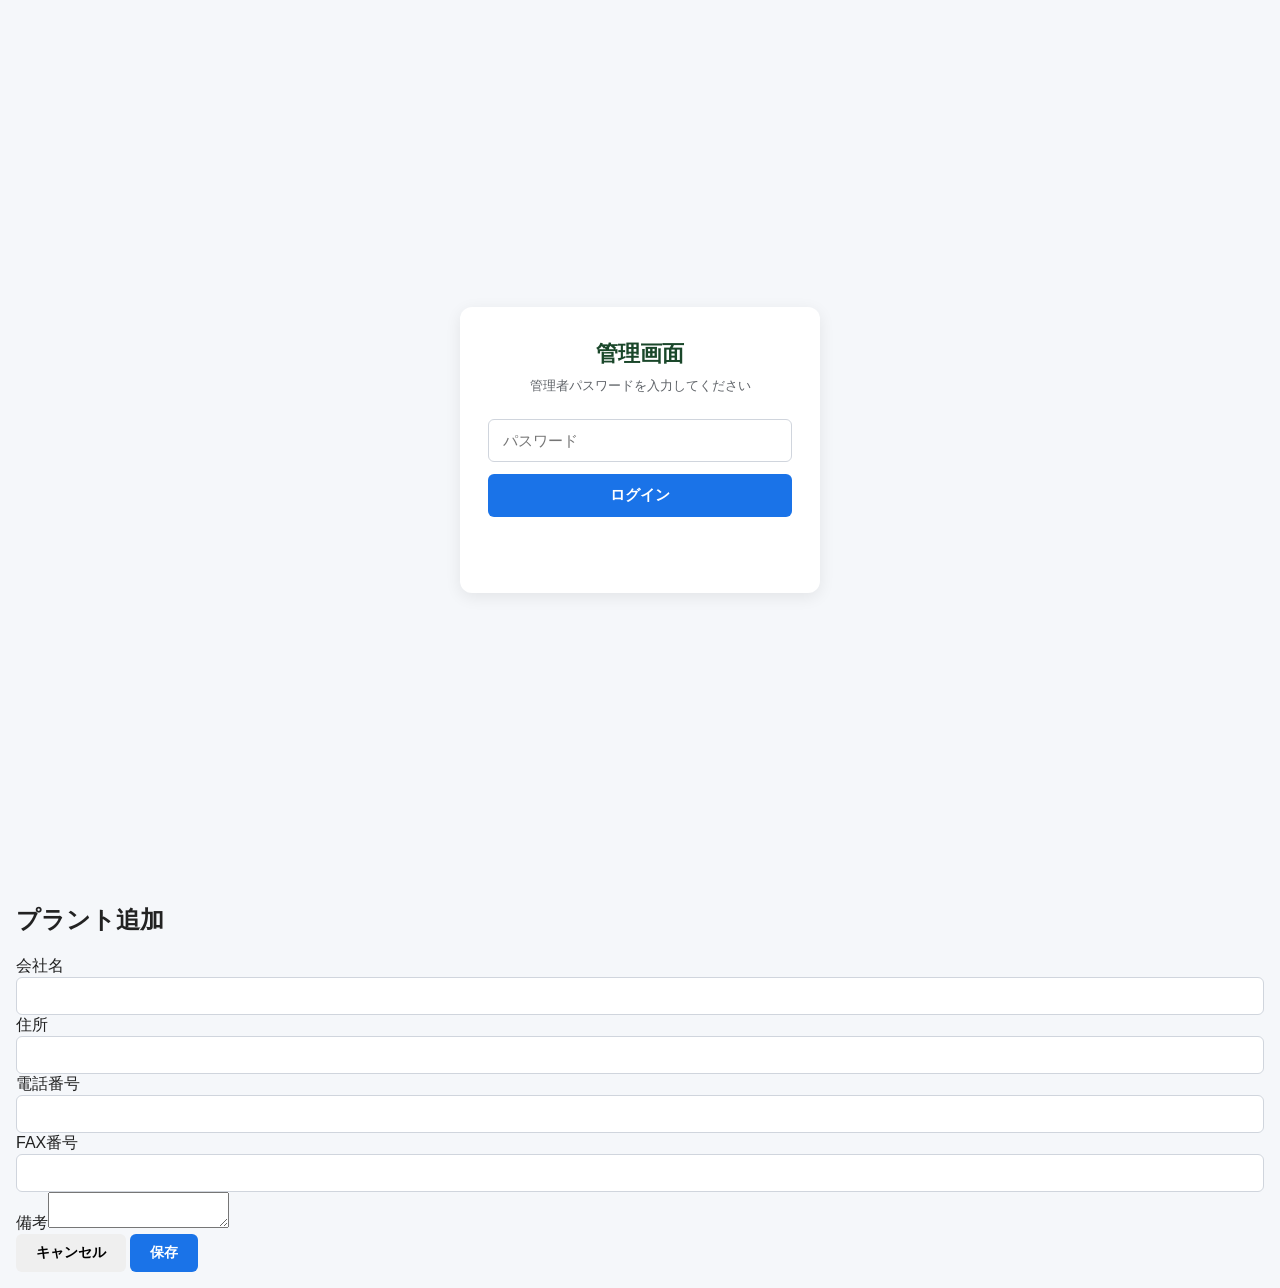
==== admin.html @ 12de816b "Create admin.html" ====
<!DOCTYPE html>
<html lang="ja">
<head>
  <meta charset="UTF-8">
  <meta name="viewport" content="width=device-width, initial-scale=1">
  <title>プラント管理</title>
  <link rel="stylesheet" href="./style.css">
</head>
<body>
  <div class="login-screen" id="loginScreen">
    <div class="login-card">
      <div class="brand">
        <div class="brand-mark" id="loginBrandMark"></div>
        <h1>管理画面</h1>
      </div>
      <p class="login-hint">管理者パスワードを入力してください</p>
      <form id="loginForm" autocomplete="on">
        <input
          type="password"
          id="loginPassword"
          placeholder="パスワード"
          autocomplete="current-password"
          required />
        <button type="submit" class="btn-primary" id="loginBtn">ログイン</button>
        <div class="login-error" id="loginError"></div>
      </form>
      <p class="login-back">
        <a href="./index.html" id="backLink"></a>
      </p>
    </div>
  </div>

  <div class="container" id="mainScreen" style="display:none;">
    <header class="app-header">
      <div class="brand">
        <div class="brand-mark" id="brandMark"></div>
        <div class="brand-title">プラント管理</div>
      </div>
      <div class="header-actions">
        <a class="admin-link" href="./index.html" id="searchLink"></a>
        <button class="btn-logout" id="logoutBtn" data-icon="logout">ログアウト</button>
      </div>
    </header>

    <div id="status" class="status-msg"></div>

    <div class="card cache-card">
      <div class="cache-info">
        <div class="cache-stat">
          <span class="stat-label">本日のAPI使用</span>
          <span class="stat-value" id="statUsage">-</span>
        </div>
        <div class="cache-stat">
          <span class="stat-label">距離キャッシュ</span>
          <span class="stat-value" id="statCache">-</span>
        </div>
        <button class="btn-sub" id="clearCacheBtn" data-icon="trash" title="プラント住所を変更したとき">キャッシュクリア</button>
      </div>
    </div>

    <div class="card">
      <div class="toolbar">
        <input type="text" id="filter" class="field-input" placeholder="絞り込み(会社名・住所)" />
        <button class="btn-primary" id="addBtn" data-icon="plus">新規追加</button>
        <button class="btn-sub" id="reloadBtn" data-icon="refresh">再読込</button>
      </div>
      <div class="admin-table-wrap">
        <div id="tableArea"><div class="empty">読み込み中...</div></div>
      </div>
    </div>
  </div>

  <div class="modal-bg" id="modal">
    <div class="modal">
      <h2 id="modalTitle">プラント追加</h2>
      <input type="hidden" id="f_id" />
      <div class="field"><label class="required">会社名</label><input type="text" id="f_name" /></div>
      <div class="field"><label class="required">住所</label><input type="text" id="f_address" /></div>
      <div class="field"><label>電話番号</label><input type="text" id="f_phone" /></div>
      <div class="field"><label>FAX番号</label><input type="text" id="f_fax" /></div>
      <div class="field"><label>備考</label><textarea id="f_note" rows="2"></textarea></div>
      <div class="modal-actions">
        <button class="btn-sub" id="cancelBtn">キャンセル</button>
        <button class="btn-primary" id="saveBtn">保存</button>
      </div>
    </div>
  </div>

  <script src="./config.js"></script>
  <script src="./icons.js"></script>
  <script src="./api.js"></script>
  <script src="./admin.js"></script>
</body>
</html>
---- style.css ----
* { box-sizing: border-box; }
body {
  font-family: -apple-system, BlinkMacSystemFont, "Segoe UI", "Hiragino Sans", "Yu Gothic", sans-serif;
  margin: 0;
  padding: 16px;
  background: #f5f7fa;
  color: #222;
}

/* ============== ログイン画面 ============== */
.login-screen {
  min-height: calc(100vh - 32px);
  display: flex;
  align-items: center;
  justify-content: center;
}
.login-card {
  background: white;
  border-radius: 12px;
  padding: 32px 28px;
  box-shadow: 0 4px 16px rgba(0,0,0,0.08);
  width: 100%;
  max-width: 360px;
}
.login-card h1 {
  font-size: 22px;
  margin: 0 0 8px;
  color: #1a472a;
  text-align: center;
}
.login-hint {
  font-size: 13px;
  color: #5f6368;
  text-align: center;
  margin: 0 0 24px;
}
.login-card input[type="password"] {
  width: 100%;
  padding: 12px 14px;
  font-size: 15px;
  border: 1px solid #d0d5dd;
  border-radius: 6px;
  margin-bottom: 12px;
}
.login-card input[type="password"]:focus {
  outline: none;
  border-color: #1a73e8;
  box-shadow: 0 0 0 3px rgba(26,115,232,0.15);
}
.login-card .btn-primary {
  width: 100%;
  padding: 12px;
  font-size: 15px;
}
.login-error {
  font-size: 13px;
  color: #d93025;
  margin-top: 10px;
  min-height: 18px;
  text-align: center;
}

/* ============== メイン画面 ============== */
.container { max-width: 1100px; margin: 0 auto; }
header {
  display: flex;
  justify-content: space-between;
  align-items: center;
  margin-bottom: 16px;
  flex-wrap: wrap;
  gap: 8px;
}
header h1 { font-size: 20px; margin: 0; color: #1a472a; }
.header-actions {
  display: flex;
  gap: 8px;
  align-items: center;
}
.admin-link {
  font-size: 13px;
  color: #1a73e8;
  text-decoration: none;
  padding: 6px 12px;
  border: 1px solid #1a73e8;
  border-radius: 6px;
  display: none;
}
.admin-link.show { display: inline-block; }
.admin-link:hover { background: #e8f0fe; }
.btn-logout {
  font-size: 13px;
  color: #5f6368;
  background: white;
  border: 1px solid #d0d5dd;
  padding: 6px 12px;
  border-radius: 6px;
  cursor: pointer;
}
.btn-logout:hover { background: #f1f5f9; }

.card {
  background: white;
  border-radius: 10px;
  padding: 16px;
  margin-bottom: 16px;
  box-shadow: 0 1px 3px rgba(0,0,0,0.08);
}
.row { display: flex; gap: 8px; align-items: stretch; flex-wrap: wrap; }
.row > * { flex: 1; min-width: 0; }
input[type="text"] {
  width: 100%;
  padding: 10px 12px;
  font-size: 14px;
  border: 1px solid #d0d5dd;
  border-radius: 6px;
}
input[type="text"]:focus {
  outline: none;
  border-color: #1a73e8;
  box-shadow: 0 0 0 3px rgba(26,115,232,0.15);
}
button {
  padding: 10px 20px;
  font-size: 14px;
  font-weight: 600;
  border: none;
  border-radius: 6px;
  cursor: pointer;
  white-space: nowrap;
  flex: 0 0 auto;
}
.btn-primary { background: #1a73e8; color: white; }
.btn-primary:hover { background: #1557b0; }
.btn-primary:disabled { background: #9aa0a6; cursor: not-allowed; }

.label {
  font-size: 12px;
  color: #5f6368;
  margin-bottom: 4px;
  display: block;
}
.status {
  font-size: 12px;
  color: #5f6368;
  margin-top: 8px;
}
.status.error { color: #d93025; }
.loading {
  text-align: center;
  padding: 30px;
  color: #5f6368;
}
table {
  width: 100%;
  border-collapse: collapse;
  font-size: 13px;
}
th, td {
  text-align: left;
  padding: 10px 8px;
  border-bottom: 1px solid #e8eaed;
  vertical-align: middle;
}
th {
  background: #f1f5f9;
  font-size: 12px;
  color: #5f6368;
  font-weight: 600;
  position: sticky;
  top: 0;
}
tr:hover { background: #fafbfc; }
.dist {
  font-weight: 600;
  color: #1a472a;
  white-space: nowrap;
}
.dist-error { color: #d93025; font-size: 11px; }
.copy {
  font-size: 11px;
  padding: 3px 8px;
  margin-left: 4px;
  background: #f1f5f9;
  color: #5f6368;
  border: 1px solid #e0e3e8;
  border-radius: 4px;
  cursor: pointer;
}
.copy:hover { background: #e8eaed; }
.copy.ok { background: #d4edda; color: #155724; }
.empty {
  text-align: center;
  padding: 40px;
  color: #9aa0a6;
}
.mode-tabs {
  display: flex;
  gap: 4px;
  margin-bottom: 8px;
}
.mode-tab {
  padding: 6px 14px;
  font-size: 13px;
  background: #e8eaed;
  color: #5f6368;
  border-radius: 6px 6px 0 0;
  cursor: pointer;
  border: none;
}
.mode-tab.active { background: white; color: #1a73e8; font-weight: 600; }
@media (max-width: 600px) {
  .row { flex-direction: column; }
  .row > button { width: 100%; }
  th, td { padding: 8px 4px; font-size: 12px; }
}
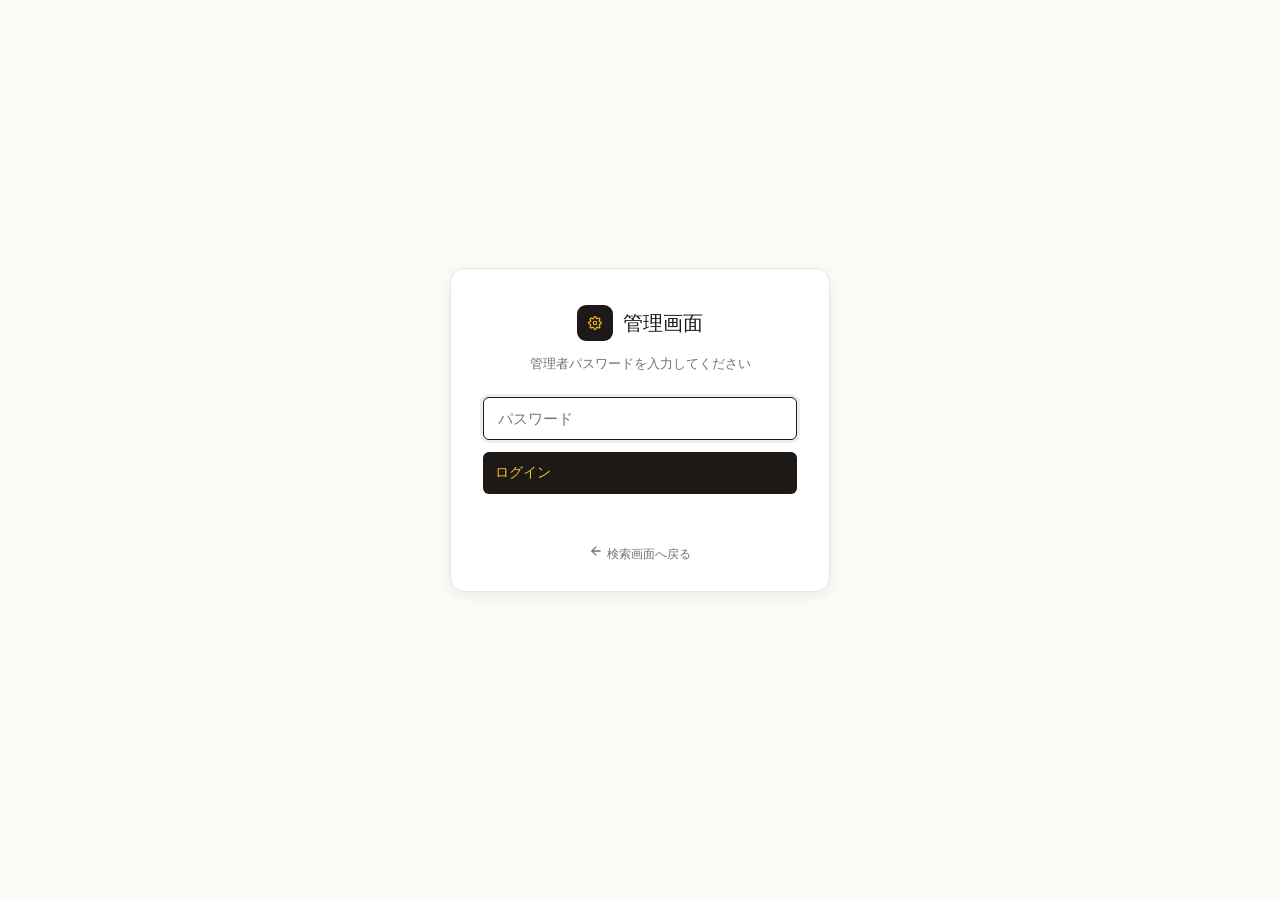
==== commit 5afeb114: "Update admin.html" ====
--- a/admin.html
+++ b/admin.html
@@ -44,17 +44,29 @@
 
     <div id="status" class="status-msg"></div>
 
-    <div class="card cache-card">
-      <div class="cache-info">
-        <div class="cache-stat">
-          <span class="stat-label">本日のAPI使用</span>
-          <span class="stat-value" id="statUsage">-</span>
+    <div class="stats-grid">
+      <div class="card meter-card" style="margin-bottom:0;">
+        <div class="meter-header">
+          <div class="meter-label">本日のAPI使用</div>
+          <div class="meter-remain" id="meterRemain">-</div>
         </div>
-        <div class="cache-stat">
-          <span class="stat-label">距離キャッシュ</span>
-          <span class="stat-value" id="statCache">-</span>
+        <div class="meter-value">
+          <span class="meter-num" id="meterNum">-</span>
+          <span class="meter-max" id="meterMax">/ -</span>
         </div>
-        <button class="btn-sub" id="clearCacheBtn" data-icon="trash" title="プラント住所を変更したとき">キャッシュクリア</button>
+        <div class="meter-bar"><div class="meter-bar-fill" id="meterFill"></div></div>
+      </div>
+
+      <div class="card meter-card" style="margin-bottom:0;">
+        <div class="meter-header">
+          <div class="meter-label">距離キャッシュ</div>
+          <div class="meter-remain" id="cacheTtlLabel">7日間有効</div>
+        </div>
+        <div class="meter-value">
+          <span class="meter-num" id="statCache">-</span>
+          <span class="meter-max">件</span>
+        </div>
+        <button class="btn-sub" id="clearCacheBtn" data-icon="trash" style="margin-top:6px;width:100%;justify-content:center;" title="プラント住所を変更したとき">キャッシュクリア</button>
       </div>
     </div>
 
--- a/style.css
+++ b/style.css
@@ -1,215 +1,625 @@
+:root {
+  --bg: #fafaf7;
+  --surface: #ffffff;
+  --surface-2: #faf9f6;
+  --ink: #1c1917;
+  --ink-2: #44403c;
+  --muted: #78716c;
+  --muted-2: #a8a29e;
+  --line: #e7e5e0;
+  --line-2: #d6d3d1;
+  --accent: #fbbf24;
+  --accent-bg: #fef3c7;
+  --accent-ink: #92400e;
+  --danger: #b91c1c;
+  --danger-bg: #fef2f2;
+  --success: #15803d;
+  --success-bg: #f0fdf4;
+  --radius: 10px;
+  --radius-sm: 6px;
+  --radius-lg: 14px;
+  --shadow-sm: 0 1px 2px rgba(28,25,23,0.04);
+  --shadow: 0 4px 12px rgba(28,25,23,0.06);
+}
+
 * { box-sizing: border-box; }
-body {
+
+html, body {
+  margin: 0;
+  padding: 0;
+  background: var(--bg);
+  color: var(--ink);
   font-family: -apple-system, BlinkMacSystemFont, "Segoe UI", "Hiragino Sans", "Yu Gothic", sans-serif;
+  font-feature-settings: "palt";
+  -webkit-font-smoothing: antialiased;
+  min-height: 100vh;
+}
+
+body { padding: 20px 16px 60px; }
+
+a { color: inherit; text-decoration: none; }
+
+/* ================ Login ================ */
+.login-screen {
+  min-height: calc(100vh - 80px);
+  display: flex;
+  align-items: center;
+  justify-content: center;
+}
+.login-card {
+  background: var(--surface);
+  border: 1px solid var(--line);
+  border-radius: var(--radius-lg);
+  padding: 36px 32px 28px;
+  width: 100%;
+  max-width: 380px;
+  box-shadow: var(--shadow);
+}
+.login-card .brand {
+  display: flex;
+  align-items: center;
+  justify-content: center;
+  gap: 10px;
+  margin-bottom: 6px;
+}
+.login-card .brand-mark {
+  width: 36px;
+  height: 36px;
+  background: var(--ink);
+  border-radius: 9px;
+  display: flex;
+  align-items: center;
+  justify-content: center;
+  color: var(--accent);
+}
+.login-card h1 {
+  font-size: 20px;
   margin: 0;
-  padding: 16px;
-  background: #f5f7fa;
-  color: #222;
-}
-
-/* ============== ログイン画面 ============== */
-.login-screen {
-  min-height: calc(100vh - 32px);
-  display: flex;
-  align-items: center;
-  justify-content: center;
-}
-.login-card {
-  background: white;
-  border-radius: 12px;
-  padding: 32px 28px;
-  box-shadow: 0 4px 16px rgba(0,0,0,0.08);
-  width: 100%;
-  max-width: 360px;
-}
-.login-card h1 {
-  font-size: 22px;
-  margin: 0 0 8px;
-  color: #1a472a;
+  font-weight: 500;
+  color: var(--ink);
+  letter-spacing: -0.2px;
+}
+.login-hint {
+  font-size: 13px;
+  color: var(--muted);
   text-align: center;
-}
-.login-hint {
-  font-size: 13px;
-  color: #5f6368;
-  text-align: center;
-  margin: 0 0 24px;
+  margin: 14px 0 24px;
 }
 .login-card input[type="password"] {
   width: 100%;
   padding: 12px 14px;
   font-size: 15px;
-  border: 1px solid #d0d5dd;
-  border-radius: 6px;
+  border: 1px solid var(--line-2);
+  border-radius: var(--radius-sm);
   margin-bottom: 12px;
+  background: var(--surface);
+  color: var(--ink);
 }
 .login-card input[type="password"]:focus {
   outline: none;
-  border-color: #1a73e8;
-  box-shadow: 0 0 0 3px rgba(26,115,232,0.15);
+  border-color: var(--ink);
+  box-shadow: 0 0 0 3px rgba(28,25,23,0.08);
 }
 .login-card .btn-primary {
   width: 100%;
   padding: 12px;
-  font-size: 15px;
+  font-size: 14px;
 }
 .login-error {
   font-size: 13px;
-  color: #d93025;
+  color: var(--danger);
   margin-top: 10px;
   min-height: 18px;
   text-align: center;
 }
-
-/* ============== メイン画面 ============== */
-.container { max-width: 1100px; margin: 0 auto; }
-header {
+.login-back {
+  text-align: center;
+  margin: 22px 0 0;
+  font-size: 12px;
+  color: var(--muted);
+}
+.login-back a:hover { color: var(--ink); }
+
+/* ================ Layout ================ */
+.container {
+  max-width: 1100px;
+  margin: 0 auto;
+}
+header.app-header {
   display: flex;
   justify-content: space-between;
   align-items: center;
+  margin-bottom: 24px;
+  flex-wrap: wrap;
+  gap: 10px;
+}
+.brand {
+  display: flex;
+  align-items: center;
+  gap: 10px;
+}
+.brand-mark {
+  width: 32px;
+  height: 32px;
+  background: var(--ink);
+  border-radius: 8px;
+  display: flex;
+  align-items: center;
+  justify-content: center;
+  color: var(--accent);
+  flex-shrink: 0;
+}
+.brand-mark svg { display: block; }
+.brand-title {
+  font-size: 18px;
+  font-weight: 500;
+  color: var(--ink);
+  letter-spacing: -0.2px;
+}
+.header-actions {
+  display: flex;
+  gap: 8px;
+  align-items: center;
+}
+
+/* ================ Card ================ */
+.card {
+  background: var(--surface);
+  border: 1px solid var(--line);
+  border-radius: var(--radius-lg);
+  padding: 18px 20px;
   margin-bottom: 16px;
+  box-shadow: var(--shadow-sm);
+}
+
+/* ================ Tabs ================ */
+.mode-tabs {
+  display: inline-flex;
+  background: var(--surface-2);
+  border: 1px solid var(--line);
+  border-radius: var(--radius);
+  padding: 4px;
+  gap: 2px;
+  margin-bottom: 14px;
+}
+.mode-tab {
+  padding: 7px 16px;
+  font-size: 13px;
+  font-weight: 500;
+  color: var(--muted);
+  background: transparent;
+  border: none;
+  border-radius: var(--radius-sm);
+  cursor: pointer;
+  transition: all 0.15s ease;
+  display: inline-flex;
+  align-items: center;
+  gap: 6px;
+}
+.mode-tab:hover { color: var(--ink); }
+.mode-tab.active {
+  background: var(--ink);
+  color: var(--surface);
+}
+
+/* ================ Search bar ================ */
+.search-bar {
+  background: var(--surface);
+  border: 1px solid var(--line);
+  border-radius: var(--radius);
+  padding: 4px;
+  display: flex;
+  gap: 4px;
+  align-items: stretch;
+  transition: border-color 0.15s;
+}
+.search-bar:focus-within { border-color: var(--ink); }
+.search-bar input {
+  flex: 1;
+  padding: 10px 14px;
+  border: none;
+  background: transparent;
+  font-size: 14px;
+  outline: none;
+  color: var(--ink);
+  min-width: 0;
+}
+.search-bar input::placeholder { color: var(--muted-2); }
+.search-bar .btn-primary {
+  padding: 10px 20px;
+  border-radius: var(--radius-sm);
+  font-size: 13px;
+}
+
+/* ================ Form (single field) ================ */
+.field-input {
+  width: 100%;
+  padding: 10px 14px;
+  border: 1px solid var(--line);
+  border-radius: var(--radius-sm);
+  background: var(--surface);
+  font-size: 14px;
+  color: var(--ink);
+  outline: none;
+  transition: border-color 0.15s;
+}
+.field-input:focus { border-color: var(--ink); }
+.field-input::placeholder { color: var(--muted-2); }
+
+.label {
+  font-size: 12px;
+  color: var(--muted);
+  margin-bottom: 6px;
+  display: block;
+  font-weight: 500;
+}
+
+/* ================ Buttons ================ */
+button {
+  font-family: inherit;
+  cursor: pointer;
+  transition: all 0.15s ease;
+}
+.btn-primary {
+  background: var(--ink);
+  color: var(--accent);
+  border: none;
+  padding: 10px 20px;
+  border-radius: var(--radius-sm);
+  font-size: 13px;
+  font-weight: 500;
+  display: inline-flex;
+  align-items: center;
+  gap: 6px;
+  white-space: nowrap;
+}
+.btn-primary:hover { background: #292524; }
+.btn-primary:disabled {
+  background: var(--muted-2);
+  color: var(--surface);
+  cursor: not-allowed;
+}
+.btn-sub {
+  background: var(--surface);
+  color: var(--ink-2);
+  border: 1px solid var(--line-2);
+  padding: 8px 14px;
+  border-radius: var(--radius-sm);
+  font-size: 13px;
+  font-weight: 500;
+  display: inline-flex;
+  align-items: center;
+  gap: 6px;
+  white-space: nowrap;
+}
+.btn-sub:hover { background: var(--surface-2); border-color: var(--ink-2); }
+.btn-logout {
+  background: transparent;
+  color: var(--muted);
+  border: 1px solid var(--line-2);
+  padding: 7px 12px;
+  border-radius: var(--radius-sm);
+  font-size: 12px;
+}
+.btn-logout:hover { background: var(--surface-2); color: var(--ink); }
+.admin-link {
+  display: inline-flex;
+  align-items: center;
+  gap: 6px;
+  font-size: 12px;
+  color: var(--muted);
+  padding: 7px 12px;
+  border: 1px solid var(--line-2);
+  border-radius: var(--radius-sm);
+  background: transparent;
+}
+.admin-link:hover { background: var(--surface-2); color: var(--ink); }
+
+.btn-icon {
+  padding: 5px 10px;
+  font-size: 12px;
+  background: transparent;
+  border: 1px solid var(--line-2);
+  color: var(--ink-2);
+  border-radius: var(--radius-sm);
+  display: inline-flex;
+  align-items: center;
+  gap: 4px;
+}
+.btn-icon:hover { background: var(--surface-2); }
+.btn-icon.danger { color: var(--danger); border-color: #fecaca; }
+.btn-icon.danger:hover { background: var(--danger-bg); }
+
+/* ================ Status ================ */
+.status {
+  font-size: 12px;
+  color: var(--muted);
+  margin-top: 10px;
+  display: flex;
+  align-items: center;
+  gap: 6px;
+}
+.status.error { color: var(--danger); }
+.status-msg {
+  font-size: 13px;
+  padding: 10px 14px;
+  border-radius: var(--radius-sm);
+  margin-bottom: 14px;
+  display: none;
+  align-items: center;
+  gap: 8px;
+}
+.status-msg.show { display: flex; }
+.status-msg.success { background: var(--success-bg); color: var(--success); }
+.status-msg.error { background: var(--danger-bg); color: var(--danger); }
+
+/* ================ Results: card grid ================ */
+.results-wrap { padding: 0; }
+.results-empty {
+  text-align: center;
+  padding: 60px 20px;
+  color: var(--muted-2);
+  font-size: 13px;
+}
+.results-loading {
+  text-align: center;
+  padding: 40px 20px;
+  color: var(--muted);
+  font-size: 14px;
+}
+.results-loading small {
+  display: block;
+  margin-top: 6px;
+  color: var(--muted-2);
+  font-size: 12px;
+}
+.spinner {
+  display: inline-block;
+  width: 18px;
+  height: 18px;
+  border: 2px solid var(--line-2);
+  border-top-color: var(--ink);
+  border-radius: 50%;
+  animation: spin 0.8s linear infinite;
+  vertical-align: middle;
+  margin-right: 8px;
+}
+@keyframes spin { to { transform: rotate(360deg); } }
+
+.result-list {
+  display: flex;
+  flex-direction: column;
+  gap: 8px;
+}
+.result-row {
+  background: var(--surface);
+  border: 1px solid var(--line);
+  border-radius: var(--radius);
+  padding: 14px 16px;
+  display: grid;
+  grid-template-columns: auto 1fr auto;
+  gap: 16px;
+  align-items: center;
+  transition: border-color 0.15s, transform 0.1s;
+}
+.result-row:hover { border-color: var(--ink-2); }
+.dist-pill {
+  background: var(--accent-bg);
+  color: var(--accent-ink);
+  padding: 6px 10px;
+  border-radius: var(--radius-sm);
+  font-size: 14px;
+  font-weight: 500;
+  min-width: 64px;
+  text-align: center;
+  font-variant-numeric: tabular-nums;
+  white-space: nowrap;
+}
+.dist-pill.error {
+  background: var(--danger-bg);
+  color: var(--danger);
+  font-size: 11px;
+  font-weight: 400;
+}
+.dist-pill.cached {
+  background: var(--success-bg);
+  color: var(--success);
+}
+.result-main { min-width: 0; }
+.result-name {
+  font-size: 14px;
+  color: var(--ink);
+  font-weight: 500;
+  margin-bottom: 4px;
+  white-space: nowrap;
+  overflow: hidden;
+  text-overflow: ellipsis;
+}
+.result-addr {
+  font-size: 12px;
+  color: var(--muted);
+  white-space: nowrap;
+  overflow: hidden;
+  text-overflow: ellipsis;
+}
+.result-contacts {
+  display: flex;
+  gap: 6px;
+  align-items: center;
+  flex-shrink: 0;
+}
+.contact-chip {
+  display: inline-flex;
+  align-items: center;
+  gap: 4px;
+  padding: 5px 10px;
+  background: var(--surface-2);
+  border: 1px solid var(--line);
+  border-radius: var(--radius-sm);
+  font-size: 11px;
+  color: var(--ink-2);
+  font-variant-numeric: tabular-nums;
+  cursor: pointer;
+  transition: all 0.15s;
+}
+.contact-chip:hover { background: var(--ink); color: var(--accent); border-color: var(--ink); }
+.contact-chip svg { flex-shrink: 0; }
+.contact-chip .label-text {
+  font-size: 10px;
+  color: var(--muted);
+  margin-right: 2px;
+  text-transform: uppercase;
+  letter-spacing: 0.5px;
+}
+.contact-chip:hover .label-text { color: var(--accent); }
+.contact-chip.copied { background: var(--success-bg); color: var(--success); border-color: var(--success); }
+.contact-chip.copied .label-text { color: var(--success); }
+
+@media (max-width: 700px) {
+  .result-row {
+    grid-template-columns: auto 1fr;
+    gap: 12px;
+  }
+  .result-contacts {
+    grid-column: 1 / -1;
+    flex-wrap: wrap;
+  }
+}
+
+/* ================ Admin table ================ */
+.toolbar {
+  display: flex;
+  gap: 8px;
+  margin-bottom: 14px;
   flex-wrap: wrap;
-  gap: 8px;
-}
-header h1 { font-size: 20px; margin: 0; color: #1a472a; }
-.header-actions {
-  display: flex;
-  gap: 8px;
-  align-items: center;
-}
-.admin-link {
-  font-size: 13px;
-  color: #1a73e8;
-  text-decoration: none;
-  padding: 6px 12px;
-  border: 1px solid #1a73e8;
-  border-radius: 6px;
+}
+.toolbar input {
+  flex: 1;
+  min-width: 200px;
+}
+.admin-table-wrap {
+  background: var(--surface);
+  border: 1px solid var(--line);
+  border-radius: var(--radius);
+  overflow: hidden;
+}
+.admin-table { width: 100%; border-collapse: collapse; font-size: 13px; }
+.admin-table th {
+  background: var(--surface-2);
+  font-size: 11px;
+  color: var(--muted);
+  font-weight: 500;
+  text-transform: uppercase;
+  letter-spacing: 0.5px;
+  text-align: left;
+  padding: 10px 14px;
+  border-bottom: 1px solid var(--line);
+}
+.admin-table td {
+  padding: 12px 14px;
+  border-bottom: 1px solid var(--line);
+  color: var(--ink-2);
+  vertical-align: middle;
+}
+.admin-table tr:last-child td { border-bottom: none; }
+.admin-table tr:hover td { background: var(--surface-2); }
+
+/* ================ Cache card ================ */
+.cache-card { padding: 14px 18px; }
+.cache-info {
+  display: flex;
+  gap: 28px;
+  align-items: center;
+  flex-wrap: wrap;
+}
+.cache-stat { display: flex; flex-direction: column; gap: 2px; }
+.stat-label {
+  font-size: 10px;
+  color: var(--muted);
+  text-transform: uppercase;
+  letter-spacing: 0.6px;
+  font-weight: 500;
+}
+.stat-value {
+  font-size: 16px;
+  font-weight: 500;
+  color: var(--ink);
+  font-variant-numeric: tabular-nums;
+}
+.cache-info > .btn-sub { margin-left: auto; }
+
+/* ================ Modal ================ */
+.modal-bg {
   display: none;
-}
-.admin-link.show { display: inline-block; }
-.admin-link:hover { background: #e8f0fe; }
-.btn-logout {
-  font-size: 13px;
-  color: #5f6368;
-  background: white;
-  border: 1px solid #d0d5dd;
-  padding: 6px 12px;
-  border-radius: 6px;
-  cursor: pointer;
-}
-.btn-logout:hover { background: #f1f5f9; }
-
-.card {
-  background: white;
-  border-radius: 10px;
+  position: fixed;
+  top: 0; left: 0; right: 0; bottom: 0;
+  background: rgba(28,25,23,0.5);
+  z-index: 100;
+  align-items: center;
+  justify-content: center;
   padding: 16px;
-  margin-bottom: 16px;
-  box-shadow: 0 1px 3px rgba(0,0,0,0.08);
-}
-.row { display: flex; gap: 8px; align-items: stretch; flex-wrap: wrap; }
-.row > * { flex: 1; min-width: 0; }
-input[type="text"] {
+  backdrop-filter: blur(2px);
+}
+.modal-bg.show { display: flex; }
+.modal {
+  background: var(--surface);
+  border-radius: var(--radius-lg);
+  padding: 24px;
+  max-width: 500px;
+  width: 100%;
+  box-shadow: var(--shadow);
+}
+.modal h2 {
+  margin: 0 0 18px;
+  font-size: 17px;
+  font-weight: 500;
+  color: var(--ink);
+}
+.field { margin-bottom: 14px; }
+.field label {
+  display: block;
+  font-size: 11px;
+  color: var(--muted);
+  margin-bottom: 5px;
+  font-weight: 500;
+  text-transform: uppercase;
+  letter-spacing: 0.5px;
+}
+.field input, .field textarea {
   width: 100%;
   padding: 10px 12px;
+  border: 1px solid var(--line);
+  border-radius: var(--radius-sm);
   font-size: 14px;
-  border: 1px solid #d0d5dd;
-  border-radius: 6px;
-}
-input[type="text"]:focus {
+  font-family: inherit;
+  background: var(--surface);
+  color: var(--ink);
   outline: none;
-  border-color: #1a73e8;
-  box-shadow: 0 0 0 3px rgba(26,115,232,0.15);
-}
-button {
-  padding: 10px 20px;
-  font-size: 14px;
-  font-weight: 600;
-  border: none;
-  border-radius: 6px;
-  cursor: pointer;
-  white-space: nowrap;
-  flex: 0 0 auto;
-}
-.btn-primary { background: #1a73e8; color: white; }
-.btn-primary:hover { background: #1557b0; }
-.btn-primary:disabled { background: #9aa0a6; cursor: not-allowed; }
-
-.label {
-  font-size: 12px;
-  color: #5f6368;
-  margin-bottom: 4px;
-  display: block;
-}
-.status {
-  font-size: 12px;
-  color: #5f6368;
-  margin-top: 8px;
-}
-.status.error { color: #d93025; }
-.loading {
-  text-align: center;
-  padding: 30px;
-  color: #5f6368;
-}
-table {
-  width: 100%;
-  border-collapse: collapse;
-  font-size: 13px;
-}
-th, td {
-  text-align: left;
-  padding: 10px 8px;
-  border-bottom: 1px solid #e8eaed;
-  vertical-align: middle;
-}
-th {
-  background: #f1f5f9;
-  font-size: 12px;
-  color: #5f6368;
-  font-weight: 600;
-  position: sticky;
-  top: 0;
-}
-tr:hover { background: #fafbfc; }
-.dist {
-  font-weight: 600;
-  color: #1a472a;
-  white-space: nowrap;
-}
-.dist-error { color: #d93025; font-size: 11px; }
-.copy {
-  font-size: 11px;
-  padding: 3px 8px;
-  margin-left: 4px;
-  background: #f1f5f9;
-  color: #5f6368;
-  border: 1px solid #e0e3e8;
-  border-radius: 4px;
-  cursor: pointer;
-}
-.copy:hover { background: #e8eaed; }
-.copy.ok { background: #d4edda; color: #155724; }
+}
+.field input:focus, .field textarea:focus { border-color: var(--ink); }
+.required::after { content: ' *'; color: var(--danger); }
+.modal-actions {
+  display: flex;
+  justify-content: flex-end;
+  gap: 8px;
+  margin-top: 22px;
+}
+
+/* ================ Misc ================ */
 .empty {
   text-align: center;
-  padding: 40px;
-  color: #9aa0a6;
-}
-.mode-tabs {
-  display: flex;
-  gap: 4px;
-  margin-bottom: 8px;
-}
-.mode-tab {
-  padding: 6px 14px;
-  font-size: 13px;
-  background: #e8eaed;
-  color: #5f6368;
-  border-radius: 6px 6px 0 0;
-  cursor: pointer;
-  border: none;
-}
-.mode-tab.active { background: white; color: #1a73e8; font-weight: 600; }
+  padding: 50px 20px;
+  color: var(--muted-2);
+  font-size: 13px;
+}
+.note-icon {
+  display: inline-flex;
+  vertical-align: middle;
+}
+.icon-btn-text { display: inline-flex; align-items: center; gap: 4px; }
+
 @media (max-width: 600px) {
-  .row { flex-direction: column; }
-  .row > button { width: 100%; }
-  th, td { padding: 8px 4px; font-size: 12px; }
-}
+  body { padding: 16px 12px 40px; }
+  .card { padding: 14px; }
+  .admin-table th, .admin-table td { padding: 8px 10px; font-size: 12px; }
+}
